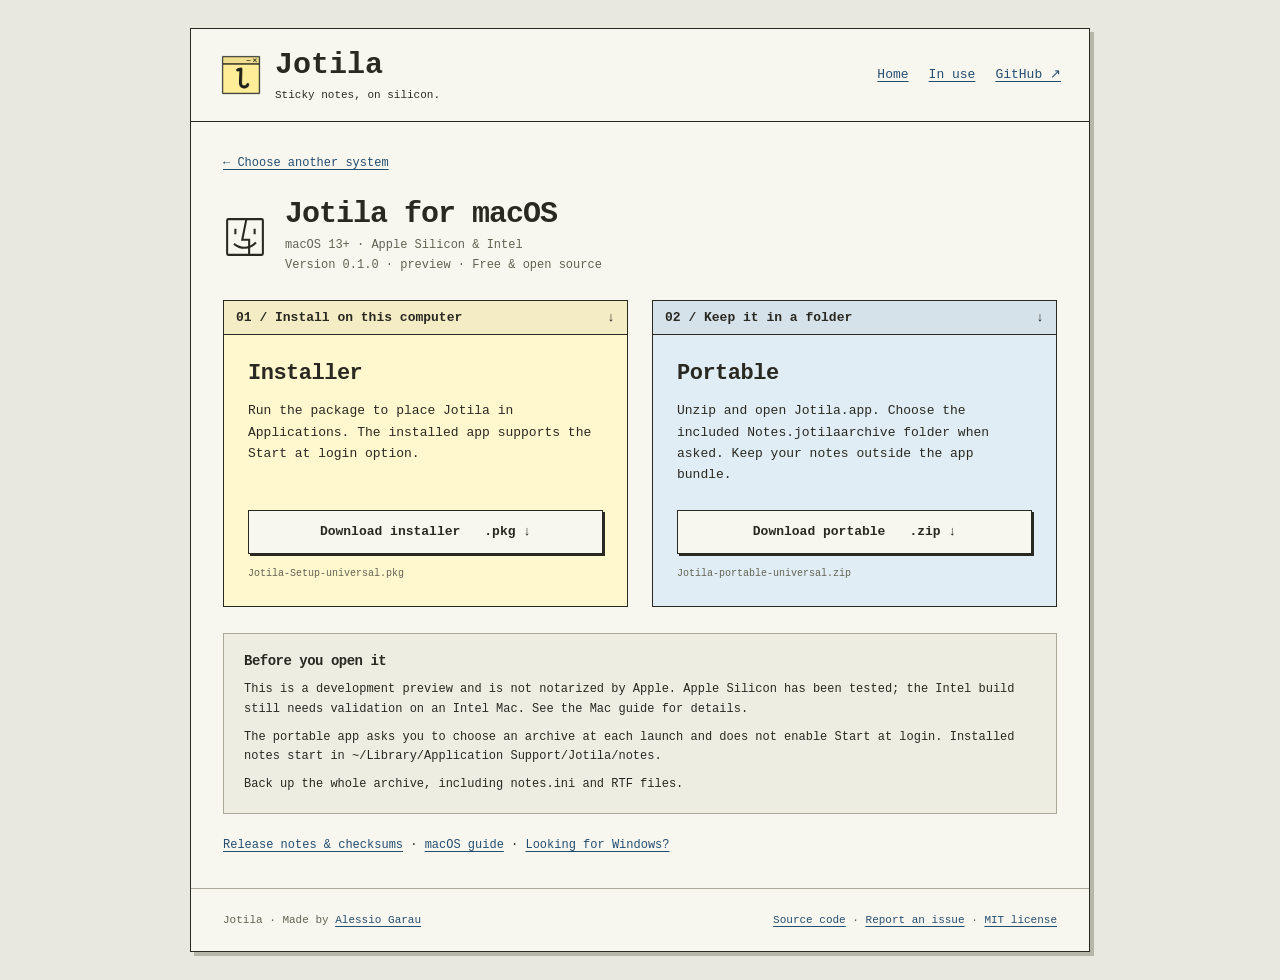
==== macos.html @ dcccd9dd "Build minimal responsive Jotila website for GitHub Pages" ====
<!doctype html>
<html lang="en">
<head>
  <meta charset="utf-8">
  <meta name="viewport" content="width=device-width, initial-scale=1">
  <meta name="color-scheme" content="light">
  <meta name="description" content="Download Jotila for macOS. Choose the installer or portable edition of the free, native sticky notes app.">
  <link rel="canonical" href="https://garaugarau.github.io/Jotila/macos.html">
  <link rel="icon" href="assets/jotila.ico" sizes="any">
  <link rel="icon" type="image/png" href="assets/jotila.png">
  <link rel="stylesheet" href="style.css">
  <title>Download for macOS — Jotila</title>
</head>
<body>
  <a class="skip-link" href="#main">Skip to content</a>
  <div class="site download-site">
    <header class="masthead">
      <a class="brand" href="index.html" aria-label="Jotila home"><img src="assets/jotila.png" width="44" height="44" alt=""><span>Jotila<span class="brand-caption">Sticky notes, on silicon.</span></span></a>
      <nav aria-label="Main navigation"><a href="index.html">Home</a><a href="index.html#in-use">In use</a><a href="https://github.com/GarauGarau/Jotila">GitHub <span aria-hidden="true">↗</span></a></nav>
    </header>
    <main class="download-page" id="main">
      <p class="breadcrumb"><a href="index.html#download">← Choose another system</a></p>
      <div class="download-heading">
        <svg class="os-icon" viewBox="0 0 32 32" width="44" height="44" fill="none" stroke="currentColor" stroke-width="1.5" aria-hidden="true"><rect x="3" y="3" width="26" height="26" rx="1"/><path d="M17 3l-3 15h5v11M9 10v4m14-4v4M8 21c5 4 11 4 16-1"/></svg>
        <div><h1>Jotila for macOS</h1><p>macOS 13+ · Apple Silicon &amp; Intel<br>Version 0.1.0 · preview · Free &amp; open source</p></div>
      </div>
      <div class="download-options">
        <section class="download-option" aria-labelledby="installer-heading">
          <div class="note-bar"><span>01 / Install on this computer</span><span aria-hidden="true">↓</span></div>
          <div class="option-content">
            <h2 id="installer-heading">Installer</h2>
            <p class="option-description">Run the package to place Jotila in Applications. The installed app supports the Start at login option.</p>
            <a class="button" href="https://github.com/GarauGarau/Jotila/releases/download/macos-v0.1.0/Jotila-Setup-universal.pkg">Download installer <span>.pkg ↓</span></a>
            <p class="file-detail">Jotila-Setup-universal.pkg</p>
          </div>
        </section>
        <section class="download-option" aria-labelledby="portable-heading">
          <div class="note-bar"><span>02 / Keep it in a folder</span><span aria-hidden="true">↓</span></div>
          <div class="option-content">
            <h2 id="portable-heading">Portable</h2>
            <p class="option-description">Unzip and open Jotila.app. Choose the included Notes.jotilaarchive folder when asked. Keep your notes outside the app bundle.</p>
            <a class="button" href="https://github.com/GarauGarau/Jotila/releases/download/macos-v0.1.0/Jotila-portable-universal.zip">Download portable <span>.zip ↓</span></a>
            <p class="file-detail">Jotila-portable-universal.zip</p>
          </div>
        </section>
      </div>
      <aside class="install-note" aria-labelledby="before-heading">
        <h2 id="before-heading">Before you open it</h2>
        <p>This is a development preview and is not notarized by Apple. Apple Silicon has been tested; the Intel build still needs validation on an Intel Mac. See the Mac guide for details.</p>
        <p>The portable app asks you to choose an archive at each launch and does not enable Start at login. Installed notes start in ~/Library/Application Support/Jotila/notes.</p>
        <p>Back up the whole archive, including <code>notes.ini</code> and RTF files.</p>
      </aside>
      <p class="download-help"><a href="https://github.com/GarauGarau/Jotila/releases/tag/macos-v0.1.0">Release notes &amp; checksums</a> · <a href="https://github.com/GarauGarau/Jotila/blob/macos/docs/macos.md">macOS guide</a> · <a href="windows.html">Looking for Windows?</a></p>
    </main>
    <footer class="footer"><div class="footer-line"><p>Jotila · Made by <a href="https://github.com/GarauGarau">Alessio Garau</a></p><p><a href="https://github.com/GarauGarau/Jotila">Source code</a> · <a href="https://github.com/GarauGarau/Jotila/issues">Report an issue</a> · <a href="https://github.com/GarauGarau/Jotila/blob/windows/LICENSE">MIT license</a></p></div></footer>
  </div>
</body>
</html>
---- style.css ----
:root {
  color-scheme: light;
  --paper: #f8f7ef;
  --ink: #292921;
  --muted: #626253;
  --line: #aaa99b;
  --yellow: #fff09b;
  --blue: #c9e5f8;
  --link: #244d70;
}

* { box-sizing: border-box; }
html { scroll-padding-top: 20px; }
body { margin: 0; background: #e9e8de; color: var(--ink); font: 15px/1.65 "Courier New", Courier, monospace; }
a { color: var(--link); text-underline-offset: 3px; }
a:hover { color: #111; }
a:focus-visible, summary:focus-visible, video:focus-visible { outline: 3px solid #285d80; outline-offset: 5px; }
img, video { display: block; max-width: 100%; height: auto; }
figure, p, h1, h2, h3, dl { margin: 0; }
p + p { margin-top: 14px; }
code { font: inherit; overflow-wrap: anywhere; }
.site { max-width: 1082px; margin: 28px auto; background: var(--paper); border: 1px solid var(--ink); box-shadow: 4px 4px 0 #b7b7a9; }
.masthead { padding: 20px 28px; display: flex; align-items: center; justify-content: space-between; gap: 24px; border-bottom: 1px solid var(--ink); }
.brand { display: flex; align-items: center; gap: 12px; color: var(--ink); text-decoration: none; font-size: 30px; font-weight: bold; line-height: 1.1; }
.brand img { flex: 0 0 44px; }
.brand-caption { display: block; font-size: 11px; font-weight: normal; margin-top: 7px; }
nav { display: flex; flex-wrap: wrap; gap: 8px 20px; font-size: 13px; }
nav a { padding: 8px 0; white-space: nowrap; }
.desktop { position: relative; min-height: 455px; padding: 40px; background: #b2c9c5 url("assets/sundown.webp") center 58% / cover; border-bottom: 1px solid var(--ink); }
.intro-note, .little-note { border: 1px solid var(--ink); box-shadow: 3px 3px 0 #252a2740; }
.intro-note { position: relative; z-index: 1; max-width: 460px; background: var(--yellow); }
.note-bar { display: flex; justify-content: space-between; align-items: center; gap: 16px; padding: 6px 12px; background: #0000000c; border-bottom: 1px solid var(--ink); font-size: 12px; font-weight: bold; }
.note-content { padding: 24px 26px 22px; }
h1 { font-size: clamp(30px, 4vw, 42px); line-height: 1.08; letter-spacing: -1.8px; margin-bottom: 18px; }
.note-content > p { font-size: 14px; line-height: 1.65; }
.button { display: inline-flex; justify-content: center; align-items: center; gap: 24px; min-height: 44px; padding: 8px 16px; border: 1px solid var(--ink); background: var(--paper); box-shadow: 2px 2px 0 var(--ink); color: var(--ink); font-weight: bold; font-size: 13px; text-decoration: none; }
.button:hover { background: #fff; }
.button:active { box-shadow: none; transform: translate(2px, 2px); }
.primary { margin-top: 22px; }
.note-content .note-foot { margin-top: 14px; font-size: 11px; }
.little-note { position: absolute; right: 58px; top: 122px; width: 260px; background: var(--blue); }
.little-note p { padding: 18px 20px 34px; font-size: 16px; line-height: 1.9; }
.art-label { position: absolute; bottom: 10px; right: 12px; max-width: calc(100% - 24px); padding: 2px 7px; background: #f8f7efed; color: #343b38; font-size: 10px; }
.intro-line { padding: 14px 28px; border-bottom: 1px solid var(--line); font-size: 12px; text-align: center; }
.intro-line span { color: var(--muted); }
.section { padding: 38px 32px 40px; border-bottom: 1px solid var(--line); }
.section-heading { margin-bottom: 25px; }
h2 { font-size: 20px; line-height: 1.4; letter-spacing: -.5px; }
.section-number { font-size: 12px; font-weight: normal; color: var(--muted); margin-right: 8px; white-space: nowrap; }
.section-heading p { margin-top: 7px; color: var(--muted); font-size: 13px; }
.platforms { display: grid; grid-template-columns: repeat(2, minmax(0, 1fr)); gap: 22px; }
.platform-button { display: flex; align-items: center; gap: 18px; padding: 22px; border: 1px solid var(--ink); box-shadow: 3px 3px 0 var(--ink); background: #eeede2; color: var(--ink); text-decoration: none; }
.platform-button:hover { background: var(--yellow); }
.platform-button:active { box-shadow: none; transform: translate(3px, 3px); }
.os-icon { flex-shrink: 0; }
.platform-button strong { display: block; font-size: 16px; line-height: 1.4; }
.platform-button small { display: block; color: var(--muted); font-size: 10px; margin-top: 5px; }
.platform-arrow { margin-left: auto; }
.fine-print { margin-top: 17px; color: var(--muted); font-size: 11px; line-height: 1.7; }
.download-help { margin-top: 10px; font-size: 12px; }
.wide-example { display: grid; grid-template-columns: minmax(0, 1fr) minmax(0, 1.8fr); align-items: center; gap: 34px; margin-top: 30px; }
.eyebrow { display: block; margin-bottom: 10px; color: var(--muted); font-size: 10px; }
h3 { font-size: 22px; line-height: 1.25; letter-spacing: -.5px; }
.example-copy p { margin-top: 14px; font-size: 13px; }
.media-frame { border: 1px solid var(--ink); background: #eeede4; }
.media-frame > a { display: block; }
.media-frame img { width: 100%; }
figcaption { padding: 8px 10px; border-top: 1px solid var(--ink); font-size: 10px; }
figcaption span { color: var(--muted); }
.video-examples { display: grid; grid-template-columns: repeat(2, minmax(0, 1fr)); gap: 26px; margin-top: 34px; }
.video-example { border: 1px solid var(--ink); }
.video-title { display: flex; justify-content: space-between; gap: 12px; padding: 7px 12px; background: #e5e5d9; border-bottom: 1px solid var(--ink); font-size: 12px; font-weight: bold; }
video { width: 100%; aspect-ratio: 1; background: #b4c3ba; }
.video-copy { padding: 18px 20px; border-top: 1px solid var(--ink); }
.video-copy h3 { font-size: 16px; line-height: 1.4; }
.video-copy p { font-size: 12px; margin-top: 9px; }
.video-note { display: block; margin-top: 13px; color: var(--muted); font-size: 10px; }
.colours-example { grid-template-columns: minmax(0, 1.8fr) minmax(0, 1fr); margin-top: 36px; }
.principles > div { display: grid; grid-template-columns: minmax(0, 1fr) minmax(0, 2.3fr); gap: 30px; padding: 20px 0; border-top: 1px dotted var(--line); }
.principles dt { font-size: 14px; font-weight: bold; }
.principles dd { margin: 0; font-size: 13px; }
.last-note { margin-top: 22px; padding: 20px; background: #f4edc0; border: 1px solid var(--ink); display: flex; align-items: center; gap: 18px; }
.last-note img { flex-shrink: 0; }
.last-note p { font-size: 13px; flex: 1; }
.footer { padding: 22px 32px; color: var(--muted); font-size: 11px; }
.footer-line { display: flex; justify-content: space-between; gap: 10px 20px; flex-wrap: wrap; }
.footer-line p + p { margin: 0; }
details { margin-top: 12px; }
summary { cursor: pointer; width: fit-content; padding: 7px 0; text-decoration: underline; text-underline-offset: 3px; }
details ul { padding-left: 22px; }
details li { margin: 5px 0; }
details:target { outline: 1px dotted var(--muted); outline-offset: 5px; }
.colophon { font-size: 10px; margin-top: 14px; }
.skip-link { position: absolute; top: -100px; left: 16px; z-index: 10; padding: 8px 12px; background: var(--yellow); border: 1px solid; }
.skip-link:focus { top: 8px; }

/* Both download pages share this layout; the four release links live only there. */
.download-site { max-width: 900px; }
.download-page { padding: 32px; }
.breadcrumb { font-size: 12px; margin-bottom: 24px; }
.download-heading { display: flex; align-items: center; gap: 18px; margin-bottom: 24px; }
.download-heading h1 { font-size: 30px; letter-spacing: -1px; margin: 0 0 6px; }
.download-heading p { font-size: 12px; color: var(--muted); }
.download-options { display: grid; grid-template-columns: repeat(2, minmax(0, 1fr)); gap: 24px; }
.download-option { display: flex; flex-direction: column; border: 1px solid var(--ink); background: #fff8cf; }
.download-option + .download-option { background: #e0edf5; }
.download-option .note-bar { font-size: 13px; }
.option-content { display: flex; flex-direction: column; flex: 1; padding: 24px; }
.option-content h2 { font-size: 22px; margin-bottom: 10px; }
.option-content p { font-size: 13px; }
.option-content .button { margin-top: 24px; }
.option-content .file-detail { font-size: 10px; color: var(--muted); margin-top: 12px; overflow-wrap: anywhere; }
.option-content .option-description { flex: 1; }
.install-note { margin-top: 26px; padding: 18px 20px; background: #eeede2; border: 1px solid var(--line); font-size: 12px; }
.install-note h2 { font-size: 14px; margin-bottom: 7px; }
.install-note p { margin-top: 8px; }
.download-page .download-help { margin-top: 22px; }
.download-site .footer { border-top: 1px solid var(--line); }

@media (max-width: 850px) {
  .site { margin: 16px; }
  .masthead { flex-wrap: wrap; padding: 18px 22px; gap: 10px; }
  nav { gap: 6px 22px; }
  .desktop { padding: 30px 25px 42px; }
  .intro-note { max-width: 430px; }
  .little-note { display: none; }
  .wide-example { gap: 24px; grid-template-columns: minmax(0, 1fr) minmax(0, 1.4fr); }
  .colours-example { grid-template-columns: minmax(0, 1.4fr) minmax(0, 1fr); }
  .section { padding: 30px 24px; }
  .platform-button { padding: 18px; gap: 12px; }
  .platform-button strong { font-size: 14px; }
  h3 { font-size: 20px; }
}

@media (max-width: 650px) {
  body { font-size: 14px; }
  .site { margin: 8px; box-shadow: 2px 2px 0 #b7b7a9; }
  .masthead { padding: 16px; gap: 12px; }
  .brand-caption { font-size: 10px; }
  nav { width: 100%; justify-content: space-between; gap: 2px 12px; font-size: 12px; }
  nav a { min-height: 40px; display: inline-flex; align-items: center; }
  .desktop { padding: 24px 18px 50px; min-height: 0; background-position: 58% center; }
  .intro-note { max-width: 100%; }
  .note-content { padding: 22px; }
  h1 { font-size: 36px; }
  .little-note { display: none; }
  .art-label { font-size: 9px; bottom: 9px; right: 10px; }
  .intro-line { padding: 12px 18px; font-size: 11px; }
  .intro-line span { display: block; }
  .section { padding: 28px 18px; }
  h2 { font-size: 18px; }
  .section-number { display: block; margin-bottom: 6px; }
  .section-heading p { font-size: 12px; }
  .platforms { grid-template-columns: minmax(0, 1fr); gap: 18px; }
  .platform-button { padding: 20px 16px; }
  .platform-button strong { font-size: 15px; }
  .download-help { line-height: 2; font-size: 11px; }
  .wide-example, .colours-example { grid-template-columns: minmax(0, 1fr); gap: 20px; }
  .example-copy h3 br { display: none; }
  .colours-example .example-copy { grid-row: 1; }
  .video-examples { grid-template-columns: minmax(0, 1fr); gap: 24px; margin-top: 26px; }
  .video-copy { padding: 16px; }
  .principles > div { grid-template-columns: minmax(0, 1fr); gap: 8px; padding: 16px 0; }
  .last-note { flex-wrap: wrap; padding: 16px; gap: 12px; }
  .last-note p { font-size: 12px; }
  .last-note .button { width: 100%; margin-top: 4px; }
  .footer { padding: 20px 18px; }
  .footer-line { display: block; }
  .footer-line p + p { margin-top: 8px; }
  summary { line-height: 1.7; }
  .download-page { padding: 24px 18px; }
  .download-heading { gap: 14px; align-items: flex-start; }
  .download-heading h1 { font-size: 25px; }
  .download-options { grid-template-columns: minmax(0, 1fr); gap: 22px; }
  .option-content { padding: 22px; }
}

@media print {
  body { background: white; }
  .site { margin: 0; max-width: none; box-shadow: none; border: 0; }
  nav, .skip-link, .little-note, .button, .art-label, video { display: none; }
  .desktop { background: none; min-height: 0; padding: 0; }
  .intro-note { max-width: none; border: 0; box-shadow: none; }
  .section, .video-example { break-inside: avoid; }
}
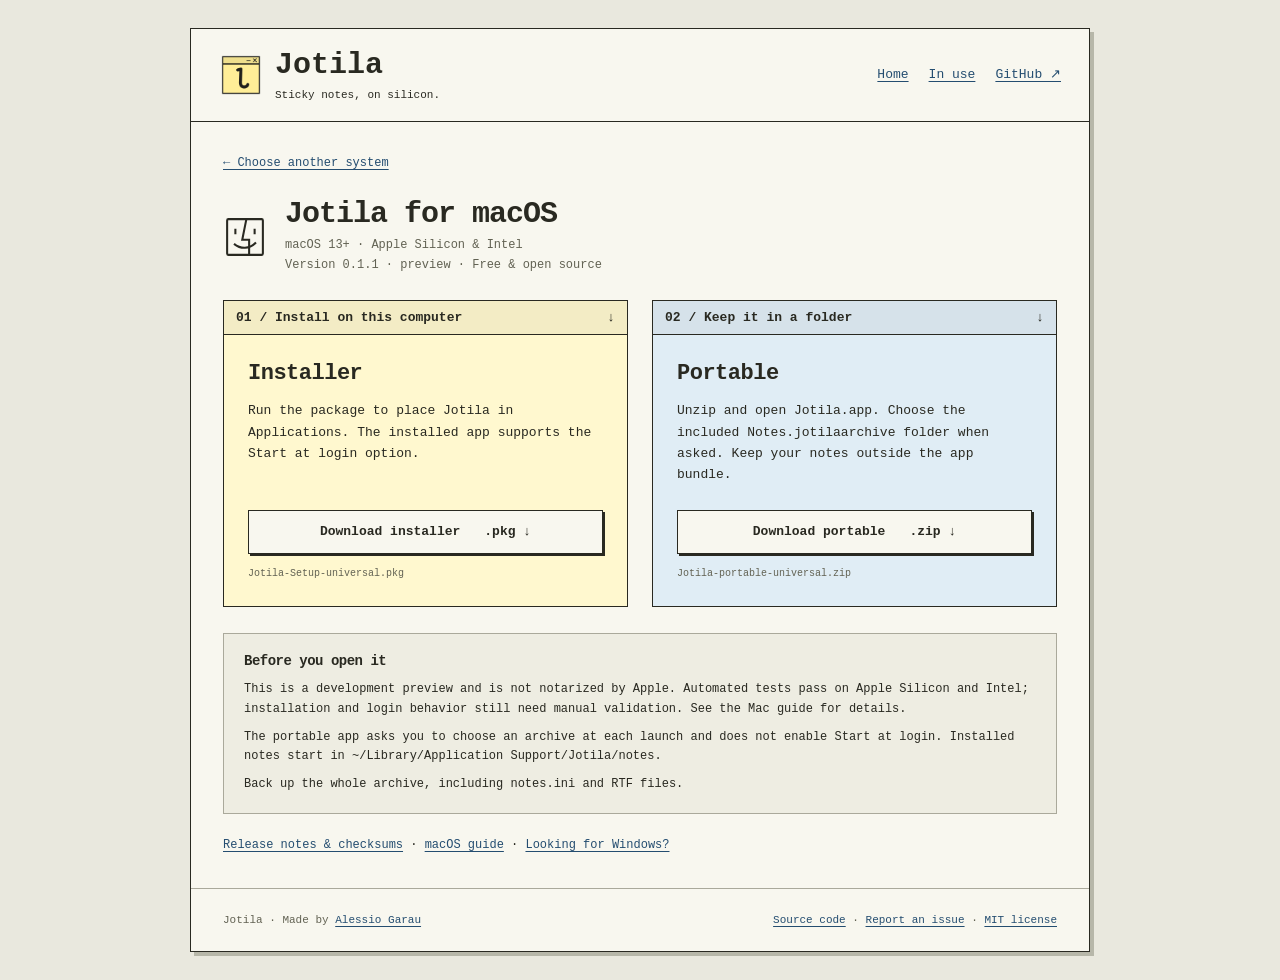
==== commit 1423e67e: "Offer Windows 1.8.1 and macOS 0.1.1 downloads" ====
--- a/macos.html
+++ b/macos.html
@@ -22,7 +22,7 @@
       <p class="breadcrumb"><a href="index.html#download">← Choose another system</a></p>
       <div class="download-heading">
         <svg class="os-icon" viewBox="0 0 32 32" width="44" height="44" fill="none" stroke="currentColor" stroke-width="1.5" aria-hidden="true"><rect x="3" y="3" width="26" height="26" rx="1"/><path d="M17 3l-3 15h5v11M9 10v4m14-4v4M8 21c5 4 11 4 16-1"/></svg>
-        <div><h1>Jotila for macOS</h1><p>macOS 13+ · Apple Silicon &amp; Intel<br>Version 0.1.0 · preview · Free &amp; open source</p></div>
+        <div><h1>Jotila for macOS</h1><p>macOS 13+ · Apple Silicon &amp; Intel<br>Version 0.1.1 · preview · Free &amp; open source</p></div>
       </div>
       <div class="download-options">
         <section class="download-option" aria-labelledby="installer-heading">
@@ -30,7 +30,7 @@
           <div class="option-content">
             <h2 id="installer-heading">Installer</h2>
             <p class="option-description">Run the package to place Jotila in Applications. The installed app supports the Start at login option.</p>
-            <a class="button" href="https://github.com/GarauGarau/Jotila/releases/download/macos-v0.1.0/Jotila-Setup-universal.pkg">Download installer <span>.pkg ↓</span></a>
+            <a class="button" href="https://github.com/GarauGarau/Jotila/releases/download/macos-v0.1.1/Jotila-Setup-universal.pkg">Download installer <span>.pkg ↓</span></a>
             <p class="file-detail">Jotila-Setup-universal.pkg</p>
           </div>
         </section>
@@ -39,18 +39,18 @@
           <div class="option-content">
             <h2 id="portable-heading">Portable</h2>
             <p class="option-description">Unzip and open Jotila.app. Choose the included Notes.jotilaarchive folder when asked. Keep your notes outside the app bundle.</p>
-            <a class="button" href="https://github.com/GarauGarau/Jotila/releases/download/macos-v0.1.0/Jotila-portable-universal.zip">Download portable <span>.zip ↓</span></a>
+            <a class="button" href="https://github.com/GarauGarau/Jotila/releases/download/macos-v0.1.1/Jotila-portable-universal.zip">Download portable <span>.zip ↓</span></a>
             <p class="file-detail">Jotila-portable-universal.zip</p>
           </div>
         </section>
       </div>
       <aside class="install-note" aria-labelledby="before-heading">
         <h2 id="before-heading">Before you open it</h2>
-        <p>This is a development preview and is not notarized by Apple. Apple Silicon has been tested; the Intel build still needs validation on an Intel Mac. See the Mac guide for details.</p>
+        <p>This is a development preview and is not notarized by Apple. Automated tests pass on Apple Silicon and Intel; installation and login behavior still need manual validation. See the Mac guide for details.</p>
         <p>The portable app asks you to choose an archive at each launch and does not enable Start at login. Installed notes start in ~/Library/Application Support/Jotila/notes.</p>
         <p>Back up the whole archive, including <code>notes.ini</code> and RTF files.</p>
       </aside>
-      <p class="download-help"><a href="https://github.com/GarauGarau/Jotila/releases/tag/macos-v0.1.0">Release notes &amp; checksums</a> · <a href="https://github.com/GarauGarau/Jotila/blob/macos/docs/macos.md">macOS guide</a> · <a href="windows.html">Looking for Windows?</a></p>
+      <p class="download-help"><a href="https://github.com/GarauGarau/Jotila/releases/tag/macos-v0.1.1">Release notes &amp; checksums</a> · <a href="https://github.com/GarauGarau/Jotila/blob/macos/docs/macos.md">macOS guide</a> · <a href="windows.html">Looking for Windows?</a></p>
     </main>
     <footer class="footer"><div class="footer-line"><p>Jotila · Made by <a href="https://github.com/GarauGarau">Alessio Garau</a></p><p><a href="https://github.com/GarauGarau/Jotila">Source code</a> · <a href="https://github.com/GarauGarau/Jotila/issues">Report an issue</a> · <a href="https://github.com/GarauGarau/Jotila/blob/windows/LICENSE">MIT license</a></p></div></footer>
   </div>
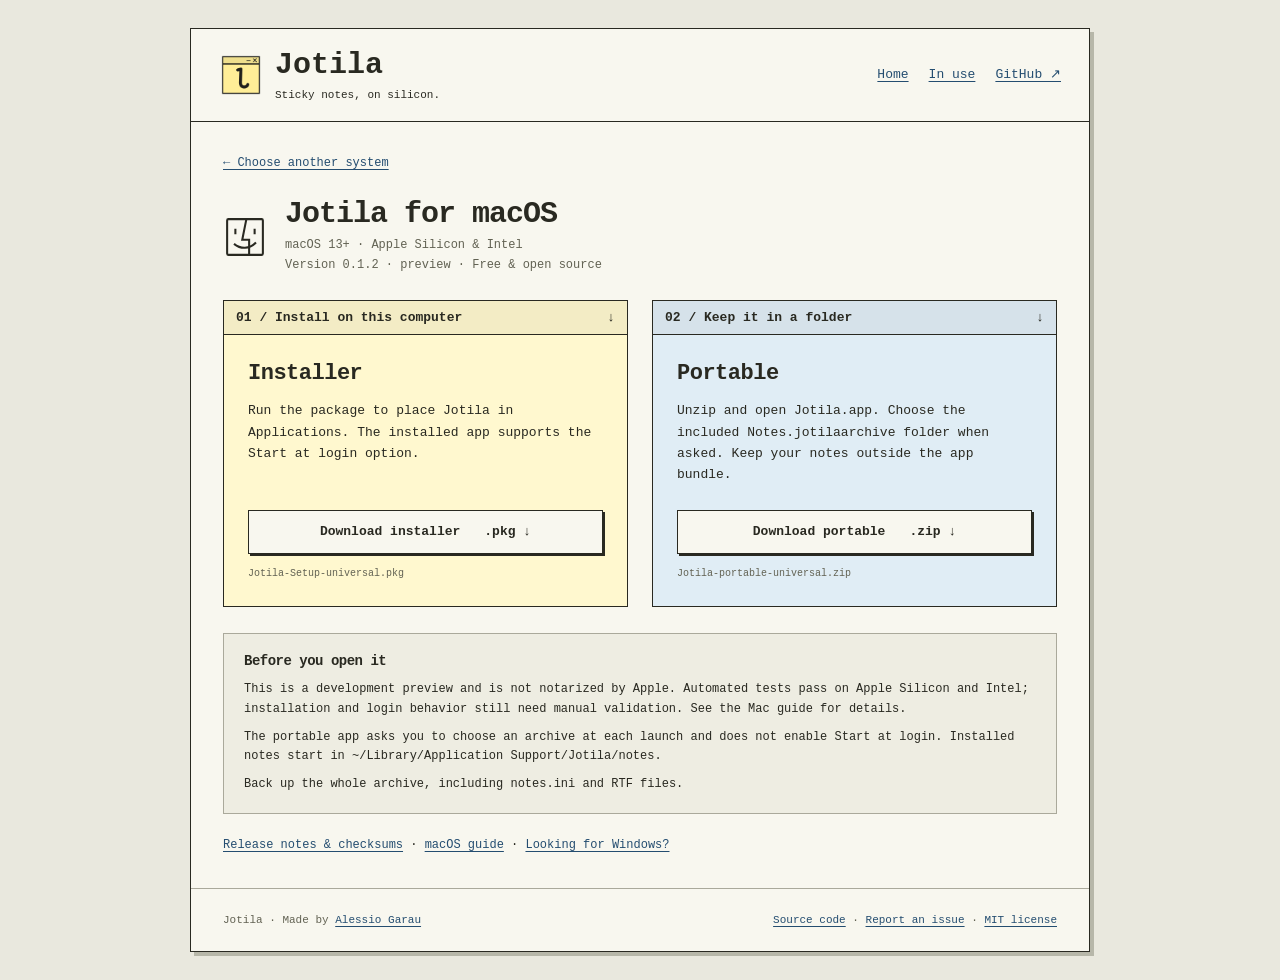
==== commit 40551982: "Tighten showcase spacing and link current release downloads" ====
--- a/macos.html
+++ b/macos.html
@@ -22,7 +22,7 @@
       <p class="breadcrumb"><a href="index.html#download">← Choose another system</a></p>
       <div class="download-heading">
         <svg class="os-icon" viewBox="0 0 32 32" width="44" height="44" fill="none" stroke="currentColor" stroke-width="1.5" aria-hidden="true"><rect x="3" y="3" width="26" height="26" rx="1"/><path d="M17 3l-3 15h5v11M9 10v4m14-4v4M8 21c5 4 11 4 16-1"/></svg>
-        <div><h1>Jotila for macOS</h1><p>macOS 13+ · Apple Silicon &amp; Intel<br>Version 0.1.1 · preview · Free &amp; open source</p></div>
+        <div><h1>Jotila for macOS</h1><p>macOS 13+ · Apple Silicon &amp; Intel<br>Version 0.1.2 · preview · Free &amp; open source</p></div>
       </div>
       <div class="download-options">
         <section class="download-option" aria-labelledby="installer-heading">
@@ -30,7 +30,7 @@
           <div class="option-content">
             <h2 id="installer-heading">Installer</h2>
             <p class="option-description">Run the package to place Jotila in Applications. The installed app supports the Start at login option.</p>
-            <a class="button" href="https://github.com/GarauGarau/Jotila/releases/download/macos-v0.1.1/Jotila-Setup-universal.pkg">Download installer <span>.pkg ↓</span></a>
+            <a class="button" href="https://github.com/GarauGarau/Jotila/releases/download/macos-v0.1.2/Jotila-Setup-universal.pkg">Download installer <span>.pkg ↓</span></a>
             <p class="file-detail">Jotila-Setup-universal.pkg</p>
           </div>
         </section>
@@ -39,7 +39,7 @@
           <div class="option-content">
             <h2 id="portable-heading">Portable</h2>
             <p class="option-description">Unzip and open Jotila.app. Choose the included Notes.jotilaarchive folder when asked. Keep your notes outside the app bundle.</p>
-            <a class="button" href="https://github.com/GarauGarau/Jotila/releases/download/macos-v0.1.1/Jotila-portable-universal.zip">Download portable <span>.zip ↓</span></a>
+            <a class="button" href="https://github.com/GarauGarau/Jotila/releases/download/macos-v0.1.2/Jotila-portable-universal.zip">Download portable <span>.zip ↓</span></a>
             <p class="file-detail">Jotila-portable-universal.zip</p>
           </div>
         </section>
@@ -50,7 +50,7 @@
         <p>The portable app asks you to choose an archive at each launch and does not enable Start at login. Installed notes start in ~/Library/Application Support/Jotila/notes.</p>
         <p>Back up the whole archive, including <code>notes.ini</code> and RTF files.</p>
       </aside>
-      <p class="download-help"><a href="https://github.com/GarauGarau/Jotila/releases/tag/macos-v0.1.1">Release notes &amp; checksums</a> · <a href="https://github.com/GarauGarau/Jotila/blob/macos/docs/macos.md">macOS guide</a> · <a href="windows.html">Looking for Windows?</a></p>
+      <p class="download-help"><a href="https://github.com/GarauGarau/Jotila/releases/tag/macos-v0.1.2">Release notes &amp; checksums</a> · <a href="https://github.com/GarauGarau/Jotila/blob/macos/docs/macos.md">macOS guide</a> · <a href="windows.html">Looking for Windows?</a></p>
     </main>
     <footer class="footer"><div class="footer-line"><p>Jotila · Made by <a href="https://github.com/GarauGarau">Alessio Garau</a></p><p><a href="https://github.com/GarauGarau/Jotila">Source code</a> · <a href="https://github.com/GarauGarau/Jotila/issues">Report an issue</a> · <a href="https://github.com/GarauGarau/Jotila/blob/windows/LICENSE">MIT license</a></p></div></footer>
   </div>
--- a/style.css
+++ b/style.css
@@ -59,6 +59,8 @@
 .fine-print { margin-top: 17px; color: var(--muted); font-size: 11px; line-height: 1.7; }
 .download-help { margin-top: 10px; font-size: 12px; }
 .wide-example { display: grid; grid-template-columns: minmax(0, 1fr) minmax(0, 1.8fr); align-items: center; gap: 34px; margin-top: 30px; }
+.section-heading + .wide-example { align-items: start; margin-top: 0; }
+#in-use .section-heading { margin-bottom: 18px; }
 .eyebrow { display: block; margin-bottom: 10px; color: var(--muted); font-size: 10px; }
 h3 { font-size: 22px; line-height: 1.25; letter-spacing: -.5px; }
 .example-copy p { margin-top: 14px; font-size: 13px; }
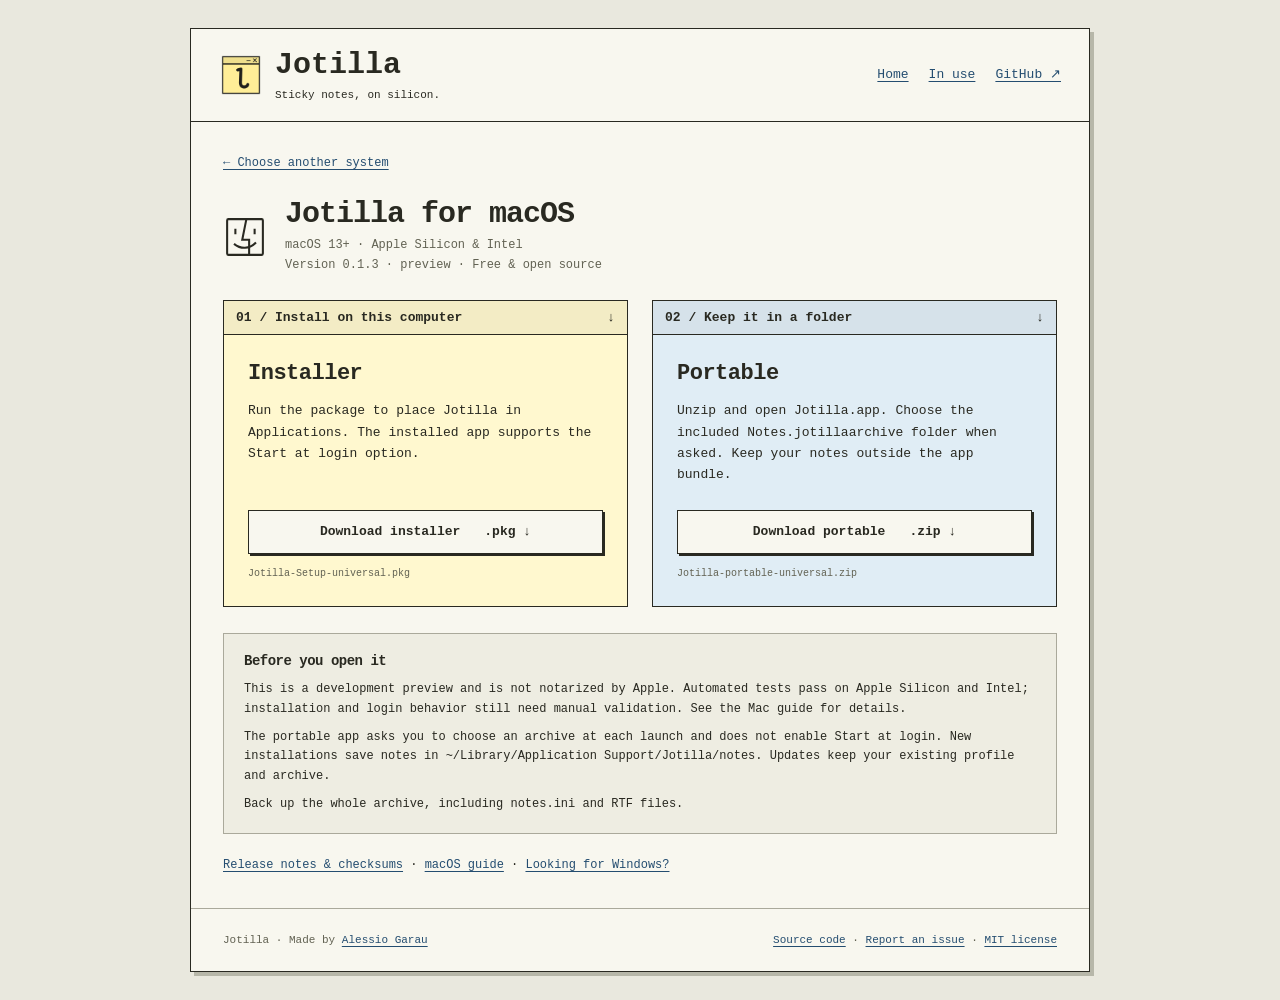
==== commit 86e6ab90: "Introduce Jotilla and explain the three roots of its name" ====
--- a/macos.html
+++ b/macos.html
@@ -4,55 +4,55 @@
   <meta charset="utf-8">
   <meta name="viewport" content="width=device-width, initial-scale=1">
   <meta name="color-scheme" content="light">
-  <meta name="description" content="Download Jotila for macOS. Choose the installer or portable edition of the free, native sticky notes app.">
-  <link rel="canonical" href="https://garaugarau.github.io/Jotila/macos.html">
-  <link rel="icon" href="assets/jotila.ico" sizes="any">
-  <link rel="icon" type="image/png" href="assets/jotila.png">
+  <meta name="description" content="Download Jotilla for macOS. Choose the installer or portable edition of the free, native sticky notes app.">
+  <link rel="canonical" href="https://garaugarau.github.io/Jotilla/macos.html">
+  <link rel="icon" href="assets/jotilla.ico" sizes="any">
+  <link rel="icon" type="image/png" href="assets/jotilla.png">
   <link rel="stylesheet" href="style.css">
-  <title>Download for macOS — Jotila</title>
+  <title>Download for macOS — Jotilla</title>
 </head>
 <body>
   <a class="skip-link" href="#main">Skip to content</a>
   <div class="site download-site">
     <header class="masthead">
-      <a class="brand" href="index.html" aria-label="Jotila home"><img src="assets/jotila.png" width="44" height="44" alt=""><span>Jotila<span class="brand-caption">Sticky notes, on silicon.</span></span></a>
-      <nav aria-label="Main navigation"><a href="index.html">Home</a><a href="index.html#in-use">In use</a><a href="https://github.com/GarauGarau/Jotila">GitHub <span aria-hidden="true">↗</span></a></nav>
+      <a class="brand" href="index.html" aria-label="Jotilla home"><img src="assets/jotilla.png" width="44" height="44" alt=""><span>Jotilla<span class="brand-caption">Sticky notes, on silicon.</span></span></a>
+      <nav aria-label="Main navigation"><a href="index.html">Home</a><a href="index.html#in-use">In use</a><a href="https://github.com/GarauGarau/Jotilla">GitHub <span aria-hidden="true">↗</span></a></nav>
     </header>
     <main class="download-page" id="main">
       <p class="breadcrumb"><a href="index.html#download">← Choose another system</a></p>
       <div class="download-heading">
         <svg class="os-icon" viewBox="0 0 32 32" width="44" height="44" fill="none" stroke="currentColor" stroke-width="1.5" aria-hidden="true"><rect x="3" y="3" width="26" height="26" rx="1"/><path d="M17 3l-3 15h5v11M9 10v4m14-4v4M8 21c5 4 11 4 16-1"/></svg>
-        <div><h1>Jotila for macOS</h1><p>macOS 13+ · Apple Silicon &amp; Intel<br>Version 0.1.2 · preview · Free &amp; open source</p></div>
+        <div><h1>Jotilla for macOS</h1><p>macOS 13+ · Apple Silicon &amp; Intel<br>Version 0.1.3 · preview · Free &amp; open source</p></div>
       </div>
       <div class="download-options">
         <section class="download-option" aria-labelledby="installer-heading">
           <div class="note-bar"><span>01 / Install on this computer</span><span aria-hidden="true">↓</span></div>
           <div class="option-content">
             <h2 id="installer-heading">Installer</h2>
-            <p class="option-description">Run the package to place Jotila in Applications. The installed app supports the Start at login option.</p>
-            <a class="button" href="https://github.com/GarauGarau/Jotila/releases/download/macos-v0.1.2/Jotila-Setup-universal.pkg">Download installer <span>.pkg ↓</span></a>
-            <p class="file-detail">Jotila-Setup-universal.pkg</p>
+            <p class="option-description">Run the package to place Jotilla in Applications. The installed app supports the Start at login option.</p>
+            <a class="button" href="https://github.com/GarauGarau/Jotilla/releases/download/macos-v0.1.3/Jotilla-Setup-universal.pkg">Download installer <span>.pkg ↓</span></a>
+            <p class="file-detail">Jotilla-Setup-universal.pkg</p>
           </div>
         </section>
         <section class="download-option" aria-labelledby="portable-heading">
           <div class="note-bar"><span>02 / Keep it in a folder</span><span aria-hidden="true">↓</span></div>
           <div class="option-content">
             <h2 id="portable-heading">Portable</h2>
-            <p class="option-description">Unzip and open Jotila.app. Choose the included Notes.jotilaarchive folder when asked. Keep your notes outside the app bundle.</p>
-            <a class="button" href="https://github.com/GarauGarau/Jotila/releases/download/macos-v0.1.2/Jotila-portable-universal.zip">Download portable <span>.zip ↓</span></a>
-            <p class="file-detail">Jotila-portable-universal.zip</p>
+            <p class="option-description">Unzip and open Jotilla.app. Choose the included Notes.jotillaarchive folder when asked. Keep your notes outside the app bundle.</p>
+            <a class="button" href="https://github.com/GarauGarau/Jotilla/releases/download/macos-v0.1.3/Jotilla-portable-universal.zip">Download portable <span>.zip ↓</span></a>
+            <p class="file-detail">Jotilla-portable-universal.zip</p>
           </div>
         </section>
       </div>
       <aside class="install-note" aria-labelledby="before-heading">
         <h2 id="before-heading">Before you open it</h2>
         <p>This is a development preview and is not notarized by Apple. Automated tests pass on Apple Silicon and Intel; installation and login behavior still need manual validation. See the Mac guide for details.</p>
-        <p>The portable app asks you to choose an archive at each launch and does not enable Start at login. Installed notes start in ~/Library/Application Support/Jotila/notes.</p>
+        <p>The portable app asks you to choose an archive at each launch and does not enable Start at login. New installations save notes in ~/Library/Application Support/Jotilla/notes. Updates keep your existing profile and archive.</p>
         <p>Back up the whole archive, including <code>notes.ini</code> and RTF files.</p>
       </aside>
-      <p class="download-help"><a href="https://github.com/GarauGarau/Jotila/releases/tag/macos-v0.1.2">Release notes &amp; checksums</a> · <a href="https://github.com/GarauGarau/Jotila/blob/macos/docs/macos.md">macOS guide</a> · <a href="windows.html">Looking for Windows?</a></p>
+      <p class="download-help"><a href="https://github.com/GarauGarau/Jotilla/releases/tag/macos-v0.1.3">Release notes &amp; checksums</a> · <a href="https://github.com/GarauGarau/Jotilla/blob/macos/docs/macos.md">macOS guide</a> · <a href="windows.html">Looking for Windows?</a></p>
     </main>
-    <footer class="footer"><div class="footer-line"><p>Jotila · Made by <a href="https://github.com/GarauGarau">Alessio Garau</a></p><p><a href="https://github.com/GarauGarau/Jotila">Source code</a> · <a href="https://github.com/GarauGarau/Jotila/issues">Report an issue</a> · <a href="https://github.com/GarauGarau/Jotila/blob/windows/LICENSE">MIT license</a></p></div></footer>
+    <footer class="footer"><div class="footer-line"><p>Jotilla · Made by <a href="https://github.com/GarauGarau">Alessio Garau</a></p><p><a href="https://github.com/GarauGarau/Jotilla">Source code</a> · <a href="https://github.com/GarauGarau/Jotilla/issues">Report an issue</a> · <a href="https://github.com/GarauGarau/Jotilla/blob/windows/LICENSE">MIT license</a></p></div></footer>
   </div>
 </body>
 </html>
